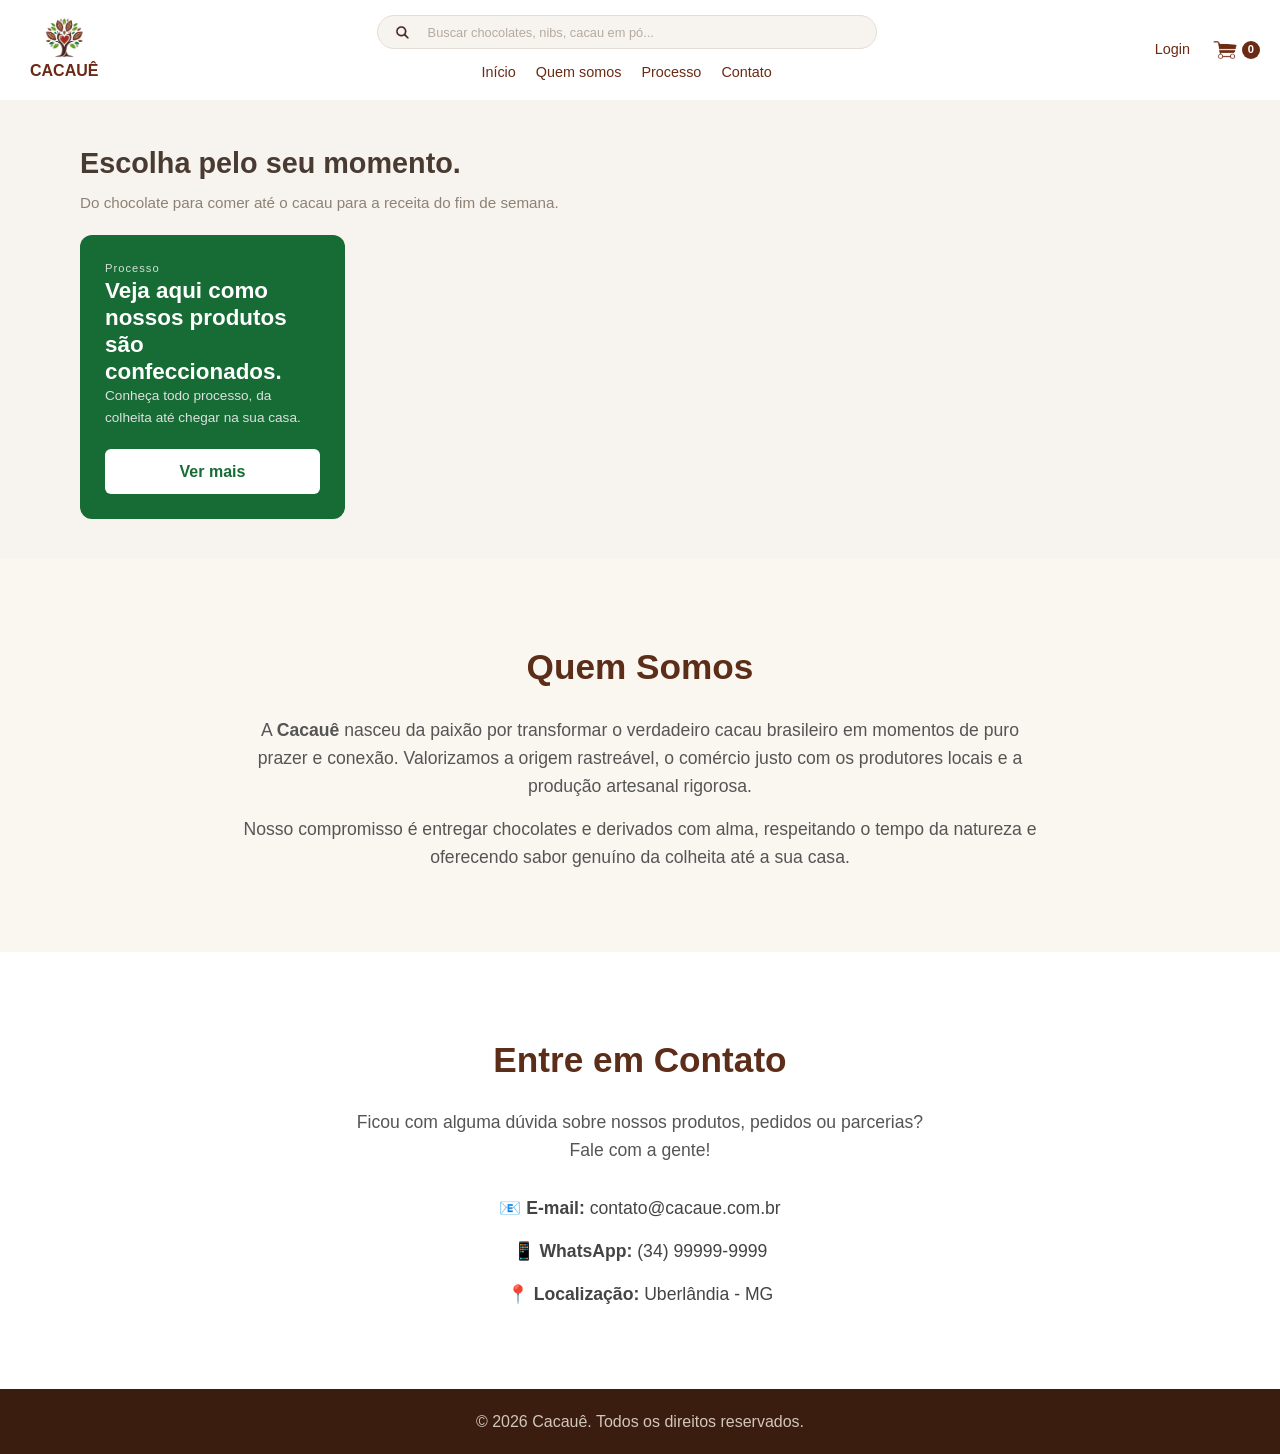
==== index.html @ 32b8a58c "Primeiro commit do site Cacaue" ====
<!doctype html>
<html lang="pt-BR">
  <head>
    <meta charset="UTF-8" />
    <meta name="viewport" content="width=device-width, initial-scale=1.0" />
    <title>Cacauê pra você</title>
    <link rel="stylesheet" href="styles.css" />
  </head>
  <body>
    <header>
      <div class="logo-cacaue">
        <img
          class="img-logo-cacaue"
          src="./imagens/logo_Cacaue_arvore.png"
          alt="Logo da Cacauê"
        />
        <h1 class="nome-logo-cacaue">CACAUÊ</h1>
      </div>

      <div class="header-centro">
        <div class="pesquisa-container">
          <img
            src="./imagens/Buscar.png"
            alt="Ícone de busca"
            class="pesquisa-icone"
          />
          <input
            type="text"
            placeholder="Buscar chocolates, nibs, cacau em pó..."
            class="pesquisa-input"
            id="campo-pesquisa"
          />
        </div>

        <nav class="menu-navegacao">
          <ul>
            <li><a href="index.html">Início</a></li>
            <li><a href="#quem-somos">Quem somos</a></li>
            <li><a href="processo.html">Processo</a></li>
            <li><a href="#contato">Contato</a></li>
          </ul>
        </nav>
      </div>

      <div class="header-direita">
        <a class="login-link" href="login.html">Login</a>
        <a href="carrinho.html" class="carrinho-link">
          <img
            class="img-carrinho"
            src="./imagens/carrinho.png"
            alt="Carrinho de Compras"
          />
          <span id="carrinho-contador" class="carrinho-contador-estilo">0</span>
        </a>
      </div>
    </header>

    <main>
      <section class="secao-produtos">
        <div class="produtos-header">
          <h2>Escolha pelo seu momento.</h2>
          <p>
            Do chocolate para comer até o cacau para a receita do fim de semana.
          </p>

          <div class="produtos-grid">
            <div class="card-destaque-vertical">
              <span class="sub-destaque">Processo</span>
              <h3>Veja aqui como nossos produtos são confeccionados.</h3>
              <p>Conheça todo processo, da colheita até chegar na sua casa.</p>
              <a href="processo.html" class="btn-ver-mais">Ver mais</a>
            </div>
          </div>
        </div>
      </section>
      <!-- ================= SEÇÃO QUEM SOMOS ================= -->
      <section
        id="quem-somos"
        class="secao-quem-somos"
        style="
          padding: 80px 20px;
          background-color: #faf6f0;
          text-align: center;
        "
      >
        <div style="max-width: 800px; margin: 0 auto">
          <h2
            style="
              color: var(--cor-marrom-principal, #3b1d10);
              font-size: 2.2rem;
              margin-bottom: 20px;
            "
          >
            Quem Somos
          </h2>
          <p
            style="
              color: #555;
              font-size: 1.1rem;
              line-height: 1.6;
              margin-bottom: 15px;
            "
          >
            A <strong>Cacauê</strong> nasceu da paixão por transformar o
            verdadeiro cacau brasileiro em momentos de puro prazer e conexão.
            Valorizamos a origem rastreável, o comércio justo com os produtores
            locais e a produção artesanal rigorosa.
          </p>
          <p style="color: #555; font-size: 1.1rem; line-height: 1.6">
            Nosso compromisso é entregar chocolates e derivados com alma,
            respeitando o tempo da natureza e oferecendo sabor genuíno da
            colheita até a sua casa.
          </p>
        </div>
      </section>

      <!-- ================= SEÇÃO CONTATO ================= -->
      <section
        id="contato"
        class="secao-contato"
        style="
          padding: 80px 20px;
          background-color: #ffffff;
          text-align: center;
        "
      >
        <div style="max-width: 600px; margin: 0 auto">
          <h2
            style="
              color: var(--cor-marrom-principal, #3b1d10);
              font-size: 2.2rem;
              margin-bottom: 20px;
            "
          >
            Entre em Contato
          </h2>
          <p style="color: #555; font-size: 1.1rem; margin-bottom: 30px">
            Ficou com alguma dúvida sobre nossos produtos, pedidos ou parcerias?
            Fale com a gente!
          </p>
          <div
            style="
              display: flex;
              flex-direction: column;
              gap: 15px;
              font-size: 1.1rem;
              color: #444;
            "
          >
            <p>📧 <strong>E-mail:</strong> contato@cacaue.com.br</p>
            <p>📱 <strong>WhatsApp:</strong> (34) 99999-9999</p>
            <p>📍 <strong>Localização:</strong> Uberlândia - MG</p>
          </div>
        </div>
      </section>
    </main>

    <footer>
      <p>&copy; 2026 Cacauê. Todos os direitos reservados.</p>
    </footer>
    <script src="index.js"></script>
    <script src="carrinho.js"></script>
  </body>
</html>
---- styles.css ----
* {
  margin: 0;
  padding: 0;
  box-sizing: border-box;
  font-family: "Segoe UI", Tahoma, Geneva, Verdana, sans-serif;
}
html {
  height: 100%;
}
body {
  background-color: #fff;
  color: #333;
  line-height: 1.6;
  display: flex;
  flex-direction: column;
  height: 100%;
}

main {
  flex: 1;
}

header {
  display: flex;
  justify-content: space-between;
  align-items: center;
  padding: 15px 30px;
  background-color: #fff;
}

.header-centro {
  display: flex;
  flex-direction: column;
  align-items: center;
  flex: 1;
  max-width: 600px;
  margin: 0 20px;
}

.logo-cacaue {
  display: flex;
  flex-direction: column;
  align-items: center;
}

.img-logo-cacaue {
  width: 100%;
  height: auto;
  max-width: 45px;
}

.nome-logo-cacaue {
  color: #6b2a14;
  font-size: 1rem;
}

.pesquisa-container {
  display: flex;
  align-items: center;

  background-color: #f7f3ee;
  border: 1px solid #e6ded6;
  border-radius: 30px;
  padding: 8px 16px;
  width: 100%;
  max-width: 500px;
  box-sizing: border-box;
}

.pesquisa-input {
  border: none;
  background: transparent;
  outline: none;
  font-size: 0.8rem;
  color: #4a3b32;
  width: 300px;
}

.pesquisa-icone {
  width: 16px;
  height: 16px;
  margin-right: 18px;
  cursor: pointer;
}

.pesquisa-input::placeholder {
  color: #b5aaa0;
}

.menu-navegacao ul {
  display: flex;
  list-style: none;
  gap: 20px;
  margin-top: 10px;
}

.menu-navegacao a {
  text-decoration: none;
  color: #6b2a14;
  font-size: 0.9rem;
  font-weight: 500;
}

.menu-navegacao,
.login-link,
a:hover {
  color: #aa541e;
}

.header-direita {
  display: flex;
  align-items: center;
}

.img-carrinho {
  width: 50px;
  height: auto;
}

.carrinho-link {
  position: relative;
  display: inline-flex;
  align-items: center;
  text-decoration: none;
}

.carrinho-contador-estilo {
  position: absolute;
  right: -10px;
  background-color: #6b2a14;
  color: white;
  font-size: 0.7rem;
  font-weight: bold;
  width: 18px;
  height: 18px;
  border-radius: 50%;
  display: flex;
  align-items: center;
  justify-content: center;
}

.login-link {
  margin-right: 10px;
  text-decoration: none;
  color: #6b2a14;
  font-size: 0.9rem;
  font-weight: 500;
}

main {
  background-color: #f5ebdd;
}

.secao-produtos {
  padding: 40px 80px;
  background-color: #f7f3ee;
}

.produtos-header h2 {
  font-size: 1.8rem;
  color: #4a3b32;
  margin-bottom: 5px;
}

.produtos-header p {
  color: #8c8275;
  font-size: 0.95rem;
  margin-bottom: 20px;
}

/*
.filtros-container {
  display: flex;
  gap: 10px;
  margin-bottom: 30px;
}

.filtro-btn {
  background-color: #fff;
  border: 1px solid #e6ded6;
  padding: 8px 18px;
  border-radius: 20px;
  cursor: pointer;
  font-size: 0.9rem;
  color: #4a3b32;
  font-weight: 500;
}

.filtro-btn.ativo,
.filtro-btn:hover {
  background-color: #6b2a14;
  color: #fff;
  border-color: #6b2a14;
}/*

.categoria-titulo {
  margin-bottom: 20px;
}

.categoria-titulo h3 {
  font-size: 1.3rem;
  color: #4a3b32;
}

.categoria-titulo span {
  font-size: 0.85rem;
  color: #8c8275;
}

/* Grelha usando Grid (3 colunas de produtos + 1 coluna de destaque) */
.produtos-grid {
  display: grid;
  grid-template-columns: repeat(4, 1fr);
  gap: 20px;
}

/* Estilo do Card de Produto Individual */
.card-produto {
  background-color: #fff;
  border-radius: 12px;
  padding: 15px;
  border: 1px solid #e6ded6;
  display: flex;
  flex-direction: column;
  gap: 10px;
}

.img-produto {
  width: 100%;
  height: 180px;
  object-fit: cover;
  border-radius: 8px;
}

.tag-origem {
  font-size: 0.7rem;
  color: #2e6930;
  background-color: #e8f4e9;
  padding: 2px 8px;
  border-radius: 4px;
  width: fit-content;
}

.card-produto h4 {
  font-size: 1rem;
  color: #4a3b32;
}

.peso {
  font-size: 0.8rem;
  color: #8c8275;
}

.preco {
  font-size: 1rem;
  font-weight: bold;
  color: #4a3b32;
}

.btn-comprar {
  background-color: #6b2a14;
  color: #fff;
  border: none;
  padding: 10px;
  border-radius: 6px;
  cursor: pointer;
  font-weight: bold;
  font-size: 0.85rtem;
  transition: background 0.2s;
}

.btn-comprar:hover {
  background-color: #52200f;
}

.card-destaque-vertical {
  background-color: #176b35;
  color: #fff;
  border-radius: 12px;
  padding: 25px;
  display: flex;
  flex-direction: column;
  justify-content: space-between;
}

.sub-destaque {
  font-size: 0.7rem;
  letter-spacing: 1px;
  opacity: 0.8;
}

.card-destaque-vertical h3 {
  font-size: 1.4rem;
  line-height: 1.2;
}

.card-destaque-vertical p {
  font-size: 0.85rem;
  opacity: 0.9;
  color: #f0f0f0;
}

.btn-ver-mais {
  background-color: #fff;
  color: #176b35;
  border: none;
  padding: 10px;
  border-radius: 6px;
  font-weight: bold;
  cursor: pointer;
  text-align: center;
  text-decoration: none;
}

/*Carrinho*/

.destaque-carrinho {
  width: 100%;
  max-width: 680px;
  max-height: 90vh; /* Ocupa no máximo 90% da altura da tela */
  background-color: #f7f3ee;
  border-radius: 12px;
  box-shadow: 0 4px 24px rgba(0, 0, 0, 0.15);
  font-family: "Inter", sans-serif;
  display: flex;
  flex-direction: column;
  overflow: hidden;
  box-sizing: border-box;
  padding: 24px;
}

/* Cabeçalho do Carrinho */
.carrinho-cabecalho {
  display: flex;
  justify-content: space-between;
  margin-bottom: 5px;
}

.carrinho-cabecalho h2 {
  font-size: 1.2rem;
  font-weight: 700;
  color: #2b2b2b;
  margin: 0;
}
.link-voltar {
  text-decoration: none;
  color: #4b2e2b;
  font-size: 0.9rem;
  font-weight: 500;
}

.agradecimento-container {
  background-color: #ffffff;
  border-radius: 8px;
  padding: 8px;
  margin-bottom: 5px;
  text-align: center;
}

.agradecimento-texto {
  font-size: 0.8rem;
  color: #5c4033;
  font-weight: 500;
}

.barra-progresso-fundo {
  width: 100%;
  height: 6px;
  background-color: #ffffff;
  border-radius: 3px;
  overflow: hidden;
}

.barra-progresso-fill {
  height: 100%;
  background-color: #4b2e2b; /* Tom de marrom escuro do cacau */
  border-radius: 3px;
}

/* Lista de Itens */
.carrinho-lista-itens {
  display: flex;
  flex-direction: column;
  gap: 16px;
  max-height: 320px;
  overflow-y: auto;
  margin-bottom: 24px;
  padding-right: 4px;
}

/* Card Individual do Item no Carrinho */
.carrinho-item {
  display: flex;
  align-items: center;
  gap: 12px;
  padding-bottom: 16px;
  border-bottom: 1px solid #f0f0f0;
}

.carrinho-item-imagem {
  width: 64px;
  height: 64px;
  object-fit: cover;
  border-radius: 8px;
  background-color: #f9f9f9;
}

.carrinho-item-detalhes {
  flex: 1;
  display: flex;
  flex-direction: column;
  gap: 4px;
}

.carrinho-item-titulo {
  font-size: 14px;
  font-weight: 600;
  color: #2b2b2b;
  margin: 0;
}

.carrinho-item-peso {
  font-size: 12px;
  color: #888;
}

.carrinho-item-controles {
  display: flex;
  align-items: center;
  gap: 12px;
  margin-top: 6px;
}

/* Seletor de Quantidade (+ e -) */
.quantidade-controle {
  display: flex;
  align-items: center;
  border: 1px solid #ddd;
  border-radius: 6px;
  overflow: hidden;
  background-color: #fff;
}

.quantidade-controle button {
  background: none;
  border: none;
  padding: 4px 10px;
  cursor: pointer;
  font-size: 14px;
  color: #555;
}

.quantidade-controle button:hover {
  background-color: #f5f5f5;
}

.quantidade-valor {
  font-size: 13px;
  font-weight: 600;
  padding: 0 4px;
  min-width: 16px;
  text-align: center;
}

.botao-remover {
  background: none;
  border: none;
  font-size: 12px;
  color: #999;
  cursor: pointer;
  padding: 0;
}

.botao-remover:hover {
  color: #d9534f;
  text-decoration: underline;
}

.carrinho-item-preco {
  font-size: 14px;
  font-weight: 700;
  color: #2b2b2b;
  white-space: nowrap;
}

/* Rodapé / Totais */
.carrinho-rodape {
  display: flex;
  flex-direction: column;
  gap: 12px;
  border-top: 1px solid #eee;
  padding-top: 16px;
}

.linha-total {
  display: flex;
  justify-content: space-between;
  font-size: 14px;
  color: #666;
}

.entrega-info {
  font-size: 13px;
}

.total-geral {
  font-size: 18px;
  font-weight: 700;
  color: #2b2b2b;
  margin-top: 4px;
}

.total-geral span:last-child {
  color: #4b2e2b; /* Destaque no preço total */
}

/* Botões de Ação */
.botao-checkout {
  width: 100%;
  background-color: #4b2e2b; /* Marrom escuro da marca */
  color: #ffffff;
  border: none;
  border-radius: 8px;
  padding: 14px;
  font-size: 15px;
  font-weight: 600;
  cursor: pointer;
  transition: background-color 0.2s;
  margin-top: 8px;
}

.botao-checkout:hover {
  background-color: #38211f;
}

.botao-continuar {
  width: 100%;
  background-color: transparent;
  color: #4b2e2b;
  border: 1px solid #4b2e2b;
  border-radius: 8px;
  padding: 12px;
  font-size: 14px;
  font-weight: 600;
  cursor: pointer;
  transition: background-color 0.2s;
}

.botao-continuar:hover {
  background-color: #f7f3ee;
}

/* Informações de Segurança */
.seguranca-info {
  text-align: center;
  margin-top: 8px;
  color: #666;
}

.seguranca-info small {
  font-size: 12px;
}

/*login*/
.login-container {
  width: 450px;
  max-width: 500px;
  margin: 40px auto;
  padding: 40px;
  background-color: #f7f3ee;
  border-radius: 12px;
  box-shadow: 0 4px 24px rgba(0, 0, 0, 0.15);
}

#login-form {
  display: flex;
  flex-direction: column;
  gap: 16px;
}

#login-form input {
  padding: 10px;
  border: none;
  border-radius: 6px;
  font-size: 0.8rem;
}

.botao-login {
  background-color: #6b2a14;
  color: #fff;
  border: none;
  padding: 12px;
  border-radius: 6px;
  cursor: pointer;
  font-weight: bold;
  font-size: 0.85rem;
  transition: background 0.2s;
}

.cadastre-se {
  text-align: center;
  font-size: 0.8rem;
  color: #4a3b32;
  text-decoration: none;
}

:root {
  --cor-fundo-site: #fcfbfa; /* Bege claro suave */
  --cor-fundo-cartao: #ffffff;
  --cor-marrom-principal: #5c2d18; /* Marrom chocolate forte */
  --cor-verde-destaque: #1b5e20; /* Verde elegante do site */
  --cor-texto-principal: #333333;
  --cor-borda-sutil: #e2ded9;
}

* {
  margin: 0;
  padding: 0;
  box-sizing: border-box;
  font-family: "Segoe UI", Tahoma, Geneva, Verdana, sans-serif;
}

body {
  background-color: var(--cor-fundo-site);
  color: var(--cor-texto-principal);
  padding-bottom: 50px;
}

/* Cabeçalho */
.cabecalho-administrativo {
  display: flex;
  justify-content: space-between;
  align-items: center;
  padding: 15px 40px;
  background-color: var(--cor-fundo-cartao);
  border-bottom: 1px solid var(--cor-borda-sutil);
  box-shadow: 0 2px 4px rgba(0, 0, 0, 0.02);
}

.bloco-logotipo {
  display: flex;
  align-items: center;
  gap: 10px;
}

.imagem-logo-arvore {
  width: 45px;
  height: auto;
}

.titulo-logotipo {
  font-size: 1.5rem;
  color: var(--cor-marrom-principal);
  letter-spacing: 1px;
}

.etiqueta-painel {
  background-color: var(--cor-marrom-principal);
  color: #fff;
  padding: 6px 14px;
  border-radius: 20px;
  font-size: 0.85rem;
  text-decoration: none;
}

/* Estrutura Principal */
.conteudo-principal {
  max-width: 1100px;
  margin: 30px auto;
  padding: 0 20px;
}

.secao-boas-vindas h2 {
  color: var(--cor-marrom-principal);
  font-size: 1.8rem;
  margin-bottom: 20px;
}

/* Menu de Ações (Grid de Cards) */
.menu-acoes-rapidas {
  display: grid;
  grid-template-columns: repeat(auto-fit, minmax(280px, 1fr));
  gap: 20px;
  margin-bottom: 40px;
}

.cartao-menu {
  background-color: var(--cor-fundo-cartao);
  padding: 20px;
  border-radius: 10px;
  border: 1px solid var(--cor-borda-sutil);
  box-shadow: 0 2px 6px rgba(0, 0, 0, 0.04);
}

.cartao-menu h3 {
  color: var(--cor-marrom-principal);
  margin-bottom: 15px;
  font-size: 1.2rem;
  border-bottom: 2px solid var(--cor-fundo-site);
  padding-bottom: 8px;
}

.lista-opcoes-menu {
  list-style: none;
  display: flex;
  gap: 10px;
  flex-wrap: wrap;
}

.botao-acao-menu {
  display: inline-block;
  text-decoration: none;
  background-color: var(--cor-fundo-site);
  color: var(--cor-marrom-principal);
  padding: 8px 14px;
  border-radius: 6px;
  font-size: 0.9rem;
  border: 1px solid var(--cor-borda-sutil);
  transition: all 0.2s ease;
}

.botao-acao-menu:hover {
  background-color: var(--cor-marrom-principal);
  color: #fff;
  border-color: var(--cor-marrom-principal);
}

/* Formulário em Grade (Grid) */
.secao-formulario,
.secao-tabela {
  background-color: var(--cor-fundo-cartao);
  padding: 25px;
  border-radius: 10px;
  border: 1px solid var(--cor-borda-sutil);
  margin-bottom: 30px;
  box-shadow: 0 2px 6px rgba(0, 0, 0, 0.04);
}

.secao-formulario h3,
.secao-tabela h3 {
  color: var(--cor-marrom-principal);
  margin-bottom: 20px;
  font-size: 1.3rem;
}

.formulario-em-grade {
  display: grid;
  grid-template-columns: repeat(auto-fit, minmax(220px, 1fr));
  gap: 20px;
}

.grupo-campo-formulario {
  display: flex;
  flex-direction: column;
  gap: 6px;
}

.grupo-campo-formulario label {
  font-size: 0.9rem;
  font-weight: 600;
  color: var(--cor-texto-principal);
}

.grupo-campo-formulario input {
  padding: 10px;
  border: 1px solid var(--cor-borda-sutil);
  border-radius: 6px;
  font-size: 0.95rem;
  outline: none;
  background-color: var(--cor-fundo-site);
  transition: border-color 0.2s;
}

.grupo-campo-formulario.largura {
  grid-column: 1 / -1;
}

grupo-campo-formulario input[type="file"] {
  background-color: var(--cor-fundo-site);
  padding: 8px;
  border: 1px dashed var(--cor-marrom-principal);
  border-radius: 6px;
  cursor: pointer;
  color: var(--cor-texto-principal);
}

/* Estiliza o botão interno "Escolher arquivo" nos navegadores compatíveis */
.grupo-campo-formulario input[type="file"]::file-selector-button {
  background-color: var(--cor-marrom-principal);
  color: #fff;
  border: none;
  padding: 8px 14px;
  border-radius: 4px;
  cursor: pointer;
  margin-right: 12px;
  font-weight: 600;
  transition: background-color 0.2s;
}

.grupo-campo-formulario input[type="file"]::file-selector-button:hover {
  background-color: #432011; /* Tom mais escuro de marrom */
}

.grupo-campo-formulario input:focus {
  border-color: var(--cor-marrom-principal);
}

.rodape-formulario {
  grid-column: 1 / -1;
  display: flex;
  justify-content: flex-end;
}

.botao-salvar-registro {
  background-color: var(--cor-verde-destaque);
  color: #fff;
  border: none;
  padding: 10px 24px;
  border-radius: 6px;
  font-size: 1rem;
  font-weight: 600;
  cursor: pointer;
  transition: background-color 0.2s;
}

.botao-salvar-registro:hover {
  background-color: #144517;
}

/* Tabela de Listagem */
.container-tabela-responsiva {
  overflow-x: auto;
}

.tabela-administrativa {
  width: 100%;
  border-collapse: collapse;
  text-align: left;
}

.tabela-administrativa th,
.tabela-administrativa td {
  padding: 12px 15px;
  border-bottom: 1px solid var(--cor-borda-sutil);
}

.tabela-administrativa th {
  background-color: var(--cor-fundo-site);
  color: var(--cor-marrom-principal);
  font-weight: 600;
}

.tabela-administrativa tr:hover {
  background-color: #faf8f5;
}

/* Estilo para a imagem miniatura na tabela */
.miniatura-tabela {
  width: 45px;
  height: 45px;
  object-fit: cover;
  border-radius: 6px;
  border: 1px solid var(--cor-borda-sutil);
}

.botao-tabela-editar,
.botao-tabela-excluir {
  padding: 6px 12px;
  border-radius: 4px;
  border: none;
  cursor: pointer;
  font-size: 0.85rem;
  margin-right: 5px;
}

.botao-tabela-editar {
  background-color: #e0a96d;
  color: #fff;
}

.botao-tabela-editar:hover {
  background-color: #c99359;
}

.botao-tabela-excluir {
  background-color: #d32f2f;
  color: #fff;
}

.botao-tabela-excluir:hover {
  background-color: #b71c1c;
}

/*Página de Processo*/
/* Estilos da Página de Processo */
.conteudo-principal-processo {
  max-width: 900px;
  margin: 40px auto;
  padding: 0 20px;
  font-family: inherit;
}

.secao-cabecalho-processo {
  text-align: center;
  margin-bottom: 50px;
}

.secao-cabecalho-processo h2 {
  font-size: 2.2rem;
  color: var(--cor-marrom-principal, #3b1d10);
  margin-bottom: 12px;
}

.secao-cabecalho-processo p {
  color: #666;
  font-size: 1.1rem;
}

/* Linha do Tempo */
.timeline-processo {
  position: relative;
  padding-left: 40px;
  border-left: 3px solid var(--cor-marrom-principal, #3b1d10);
}

.passo-processo {
  position: relative;
  margin-bottom: 40px;
}

.numero-passo {
  position: absolute;
  left: -58px;
  top: 0;
  width: 36px;
  height: 36px;
  background-color: var(--cor-marrom-principal, #3b1d10);
  color: #fff;
  border-radius: 50%;
  display: flex;
  align-items: center;
  justify-content: center;
  font-weight: bold;
  font-size: 0.9rem;
  box-shadow: 0 2px 5px rgba(0, 0, 0, 0.2);
}

.conteudo-passo {
  background-color: #fff;
  padding: 24px;
  border-radius: 8px;
  box-shadow: 0 4px 12px rgba(59, 29, 16, 0.05);
  border: 1px solid var(--cor-borda-sutil, #eae5df);
}

.conteudo-passo h3 {
  color: var(--cor-marrom-principal, #3b1d10);
  margin-bottom: 8px;
  font-size: 1.3rem;
}

.conteudo-passo p {
  color: #4a4a4a;
  line-height: 1.6;
}

/*Rodapé*/

footer {
  background-color: #3b1d10; /* Cor marrom principal da Cacauê */
  color: #d1c5bc; /* Cor do texto em tom bege claro */
  text-align: center; /* Centraliza o texto */
  padding: 20px; /* Espaçamento interno */
  width: 100%;
  box-sizing: border-box;
  margin-top: auto; /* Mantém grudado no fim da página */
}

/* ================= MEDIA QUERIES (RESPONSIVIDADE) ================= */

/* Tablets e Ecrãs Médios (até 1024px) */
@media (max-width: 1024px) {
  .produtos-grid {
    grid-template-columns: repeat(2, 1fr); /* Muda de 4 para 2 colunas */
  }

  .secao-produtos {
    padding: 30px 40px;
  }
}

/* Telemóveis e Ecrãs Pequenos (até 768px) */
@media (max-width: 768px) {
  /* 1. Ajuste do Cabeçalho */
  header {
    flex-direction: column;
    gap: 15px;
    padding: 15px;
  }

  .header-centro {
    width: 100%;
    margin: 0;
  }

  .pesquisa-container {
    width: 100%;
  }

  .pesquisa-input {
    width: 100%;
  }

  .menu-navegacao ul {
    gap: 12px;
    flex-wrap: wrap;
    justify-content: center;
  }

  .header-direita {
    width: 100%;
    justify-content: center;
    gap: 20px;
  }

  /* 2. Grelha de Produtos em 1 Coluna */
  .produtos-grid {
    grid-template-columns: 1fr; /* 1 card por linha no telemóvel */
  }

  .secao-produtos {
    padding: 20px 15px;
  }

  /* 3. Ajustes de Formulários e Carrinho */
  .login-container {
    width: 90%;
    padding: 20px;
  }

  .destaque-carrinho {
    width: 95%;
    padding: 15px;
  }

  /* 4. Linha do Tempo (Processo) */
  .timeline-processo {
    padding-left: 25px;
  }

  .numero-passo {
    left: -42px;
    width: 30px;
    height: 30px;
    font-size: 0.8rem;
  }
}
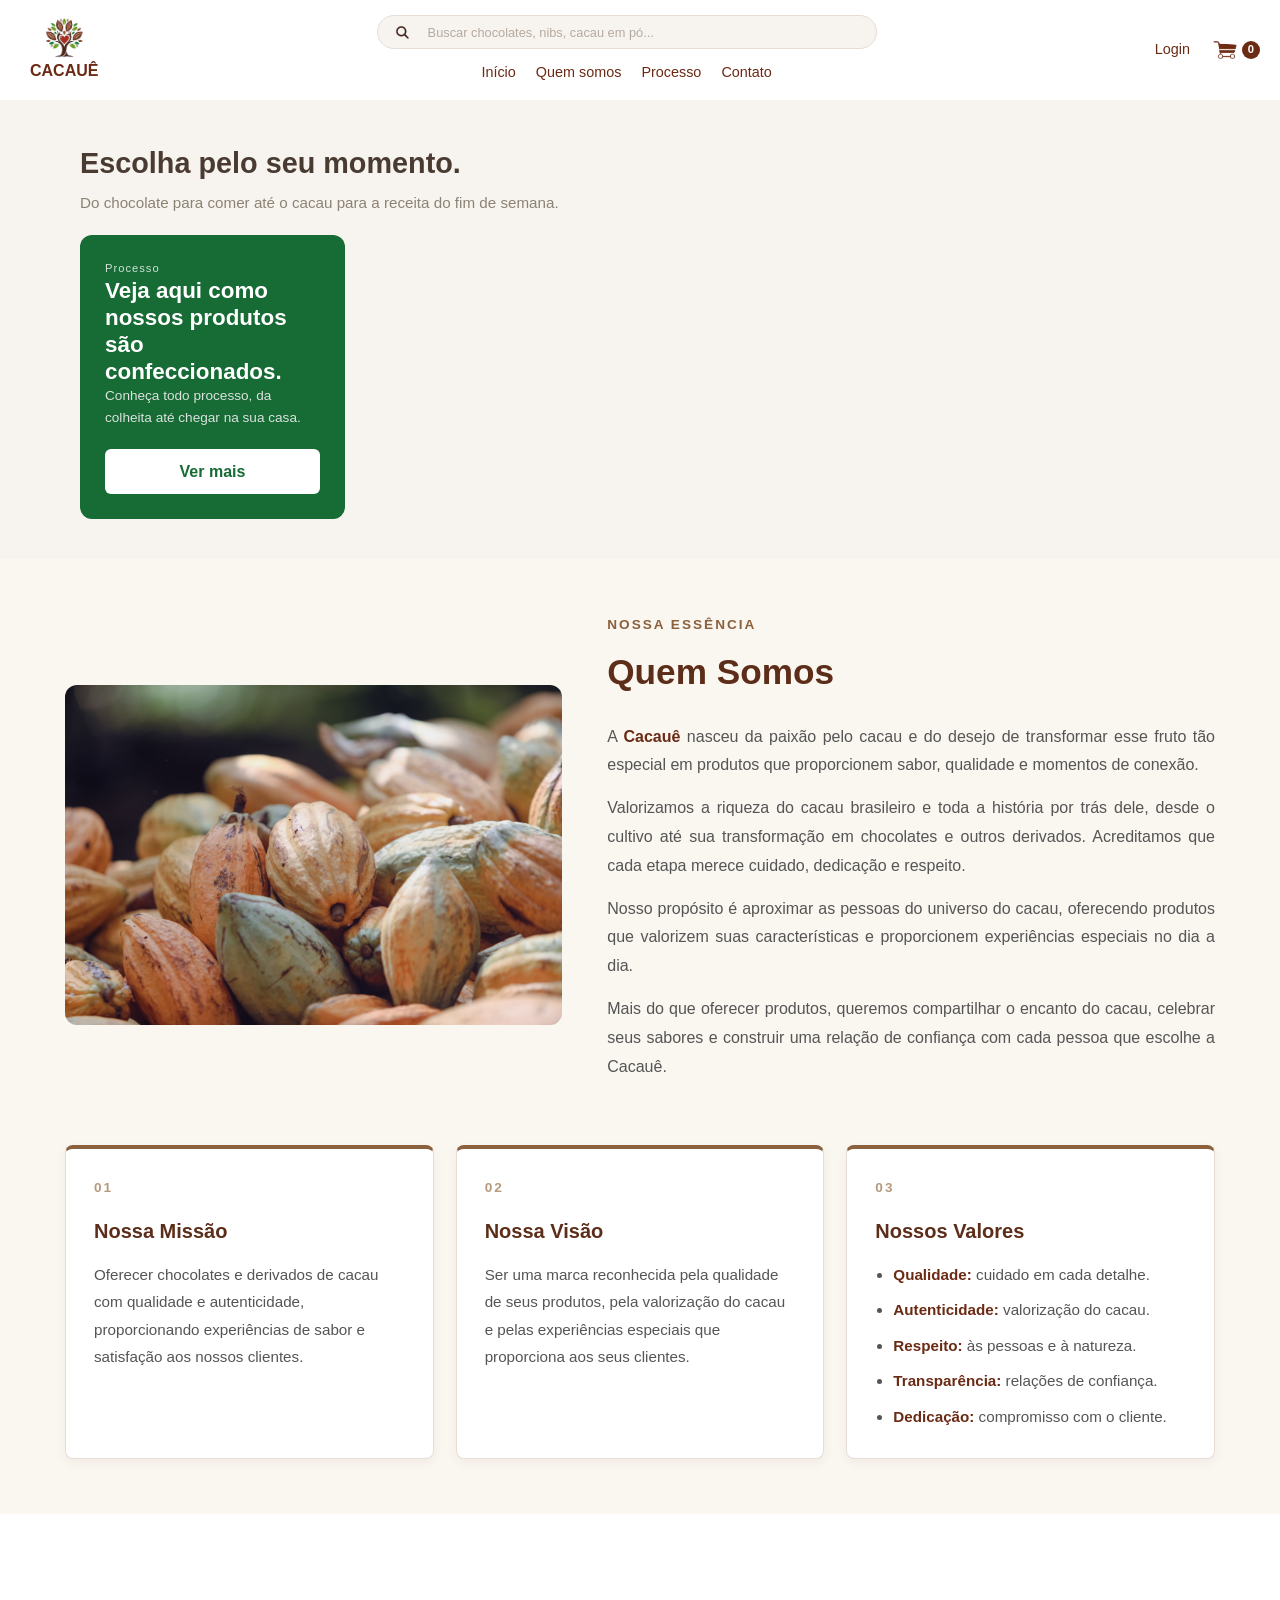
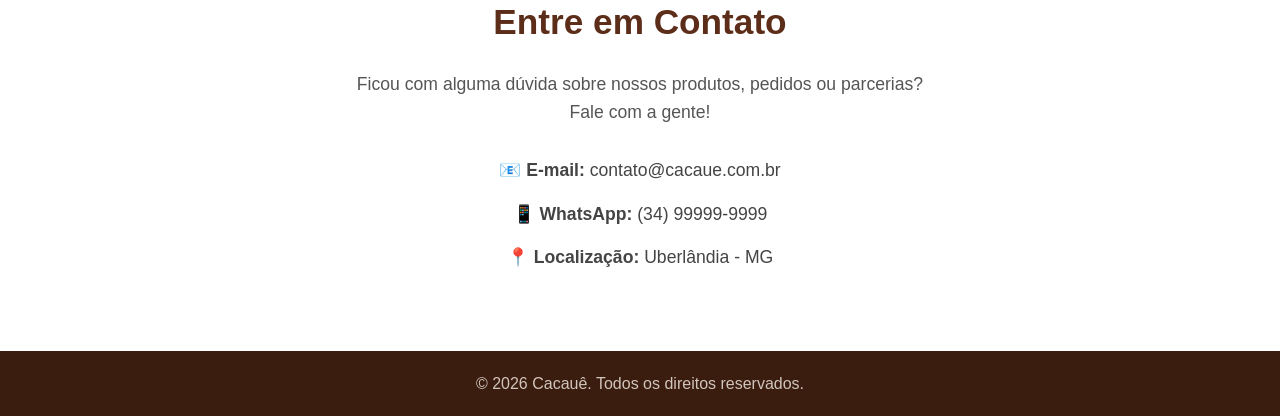
==== commit 439bf33b: "Alterado - Quem somos, html e css. Acrescentado imagem Cacau_Quemsomos.jpg." ====
--- a/index.html
+++ b/index.html
@@ -73,46 +73,88 @@
           </div>
         </div>
       </section>
-      <!-- ================= SEÇÃO QUEM SOMOS ================= -->
-      <section
-        id="quem-somos"
-        class="secao-quem-somos"
-        style="
-          padding: 80px 20px;
-          background-color: #faf6f0;
-          text-align: center;
-        "
-      >
-        <div style="max-width: 800px; margin: 0 auto">
-          <h2
-            style="
-              color: var(--cor-marrom-principal, #3b1d10);
-              font-size: 2.2rem;
-              margin-bottom: 20px;
-            "
-          >
-            Quem Somos
-          </h2>
-          <p
-            style="
-              color: #555;
-              font-size: 1.1rem;
-              line-height: 1.6;
-              margin-bottom: 15px;
-            "
-          >
-            A <strong>Cacauê</strong> nasceu da paixão por transformar o
-            verdadeiro cacau brasileiro em momentos de puro prazer e conexão.
-            Valorizamos a origem rastreável, o comércio justo com os produtores
-            locais e a produção artesanal rigorosa.
-          </p>
-          <p style="color: #555; font-size: 1.1rem; line-height: 1.6">
-            Nosso compromisso é entregar chocolates e derivados com alma,
-            respeitando o tempo da natureza e oferecendo sabor genuíno da
-            colheita até a sua casa.
-          </p>
-        </div>
-      </section>
+      
+     
+<!-- ================= SEÇÃO QUEM SOMOS ================= -->
+<section id="quem-somos" class="secao-quem-somos">
+  <div class="quem-somos-container">
+
+    <div class="quem-somos-apresentacao">
+      <img
+        src="./imagens/Cacau_Quemsomos.jpg"
+        alt="Logo da Cacauê"
+        class="imagem-quem-somos"
+      />
+
+      <div class="quem-somos-texto">
+        <span class="subtitulo-quem-somos">Nossa essência</span>
+        <h2>Quem Somos</h2>
+
+        <p>
+          A <strong>Cacauê</strong> nasceu da paixão pelo cacau e do desejo
+          de transformar esse fruto tão especial em produtos que proporcionem
+          sabor, qualidade e momentos de conexão.
+        </p>
+
+        <p>
+          Valorizamos a riqueza do cacau brasileiro e toda a história por
+          trás dele, desde o cultivo até sua transformação em chocolates
+          e outros derivados. Acreditamos que cada etapa merece cuidado,
+          dedicação e respeito.
+        </p>
+
+        <p>
+          Nosso propósito é aproximar as pessoas do universo do cacau,
+          oferecendo produtos que valorizem suas características e
+          proporcionem experiências especiais no dia a dia.
+        </p>
+
+        <p>
+          Mais do que oferecer produtos, queremos compartilhar o encanto
+          do cacau, celebrar seus sabores e construir uma relação de
+          confiança com cada pessoa que escolhe a Cacauê.
+        </p>
+      </div>
+    </div>
+
+    <div class="institucional-cacaue">
+
+      <article class="bloco-institucional">
+        <span class="institucional-numero">01</span>
+        <h3>Nossa Missão</h3>
+        <p>
+          Oferecer chocolates e derivados de cacau com qualidade e
+          autenticidade, proporcionando experiências de sabor e
+          satisfação aos nossos clientes.
+        </p>
+      </article>
+
+      <article class="bloco-institucional">
+        <span class="institucional-numero">02</span>
+        <h3>Nossa Visão</h3>
+        <p>
+          Ser uma marca reconhecida pela qualidade de seus produtos,
+          pela valorização do cacau e pelas experiências especiais
+          que proporciona aos seus clientes.
+        </p>
+      </article>
+
+      <article class="bloco-institucional">
+        <span class="institucional-numero">03</span>
+        <h3>Nossos Valores</h3>
+        <ul>
+          <li><strong>Qualidade:</strong> cuidado em cada detalhe.</li>
+          <li><strong>Autenticidade:</strong> valorização do cacau.</li>
+          <li><strong>Respeito:</strong> às pessoas e à natureza.</li>
+          <li><strong>Transparência:</strong> relações de confiança.</li>
+          <li><strong>Dedicação:</strong> compromisso com o cliente.</li>
+        </ul>
+      </article>
+
+    </div>
+  </div>
+</section>
+
 
       <!-- ================= SEÇÃO CONTATO ================= -->
       <section
--- a/styles.css
+++ b/styles.css
@@ -1055,3 +1055,162 @@
     font-size: 0.8rem;
   }
 }
+
+/* ================= SEÇÃO QUEM SOMOS ================= */
+
+.secao-quem-somos {
+  padding: 55px 5%;
+  background-color: #faf6f0;
+  text-align: left;
+}
+
+.quem-somos-container {
+  max-width: 1150px;
+  margin: 0 auto;
+}
+
+/* Apresentação da marca */
+
+.quem-somos-apresentacao {
+  display: grid;
+  grid-template-columns: 0.9fr 1.1fr;
+  align-items: center;
+  gap: 45px;
+  margin-bottom: 50px;
+}
+
+.imagem-quem-somos {
+  display: block;
+  width: 100%;
+  height: 340px;
+  object-fit: cover;
+  object-position: center;
+  border-radius: 12px;
+}
+
+.quem-somos-texto {
+  max-width: none;
+  margin: 0;
+}
+
+.subtitulo-quem-somos {
+  display: block;
+  margin-bottom: 8px;
+  color: #8a603d;
+  font-size: 0.85rem;
+  font-weight: 700;
+  letter-spacing: 2px;
+  text-transform: uppercase;
+}
+
+.quem-somos-texto h2 {
+  margin: 0 0 22px;
+  color: var(--cor-marrom-principal, #5c2d18);
+  font-size: 2.2rem;
+  text-align: left;
+}
+
+.quem-somos-texto p {
+  margin: 0 0 14px;
+  color: #555;
+  font-size: 1rem;
+  line-height: 1.8;
+  text-align: justify;
+}
+
+.quem-somos-texto strong {
+  color: #6b2a14;
+}
+
+/* Missão, visão e valores */
+
+.institucional-cacaue {
+  display: grid;
+  grid-template-columns: repeat(3, minmax(0, 1fr));
+  gap: 22px;
+}
+
+.bloco-institucional {
+  padding: 28px;
+  background-color: #fff;
+  border: 1px solid #e6ded6;
+  border-top: 4px solid #8a603d;
+  border-radius: 8px;
+  box-shadow: 0 4px 12px rgba(59, 29, 16, 0.05);
+}
+
+.institucional-numero {
+  display: block;
+  margin-bottom: 16px;
+  color: #b69a7e;
+  font-size: 0.85rem;
+  font-weight: 700;
+  letter-spacing: 2px;
+}
+
+.bloco-institucional h3 {
+  margin: 0 0 14px;
+  color: var(--cor-marrom-principal, #5c2d18);
+  font-size: 1.25rem;
+  text-align: left;
+}
+
+.bloco-institucional p,
+.bloco-institucional li {
+  color: #555;
+  font-size: 0.95rem;
+  line-height: 1.8;
+}
+
+.bloco-institucional p {
+  margin: 0;
+  text-align: left;
+}
+
+.bloco-institucional ul {
+  padding-left: 18px;
+  margin: 0;
+}
+
+.bloco-institucional li {
+  margin-bottom: 8px;
+}
+
+.bloco-institucional li:last-child {
+  margin-bottom: 0;
+}
+
+.bloco-institucional li strong {
+  color: #6b2a14;
+}
+
+/* Responsividade */
+
+@media (max-width: 768px) {
+  .secao-quem-somos {
+    padding: 35px 20px;
+  }
+
+  .quem-somos-apresentacao {
+    grid-template-columns: 1fr;
+    gap: 25px;
+    margin-bottom: 35px;
+  }
+
+  .imagem-quem-somos {
+    height: 260px;
+  }
+
+  .quem-somos-texto h2 {
+    font-size: 1.9rem;
+  }
+
+  .institucional-cacaue {
+    grid-template-columns: 1fr;
+    gap: 16px;
+  }
+
+  .bloco-institucional {
+    padding: 24px;
+  }
+}
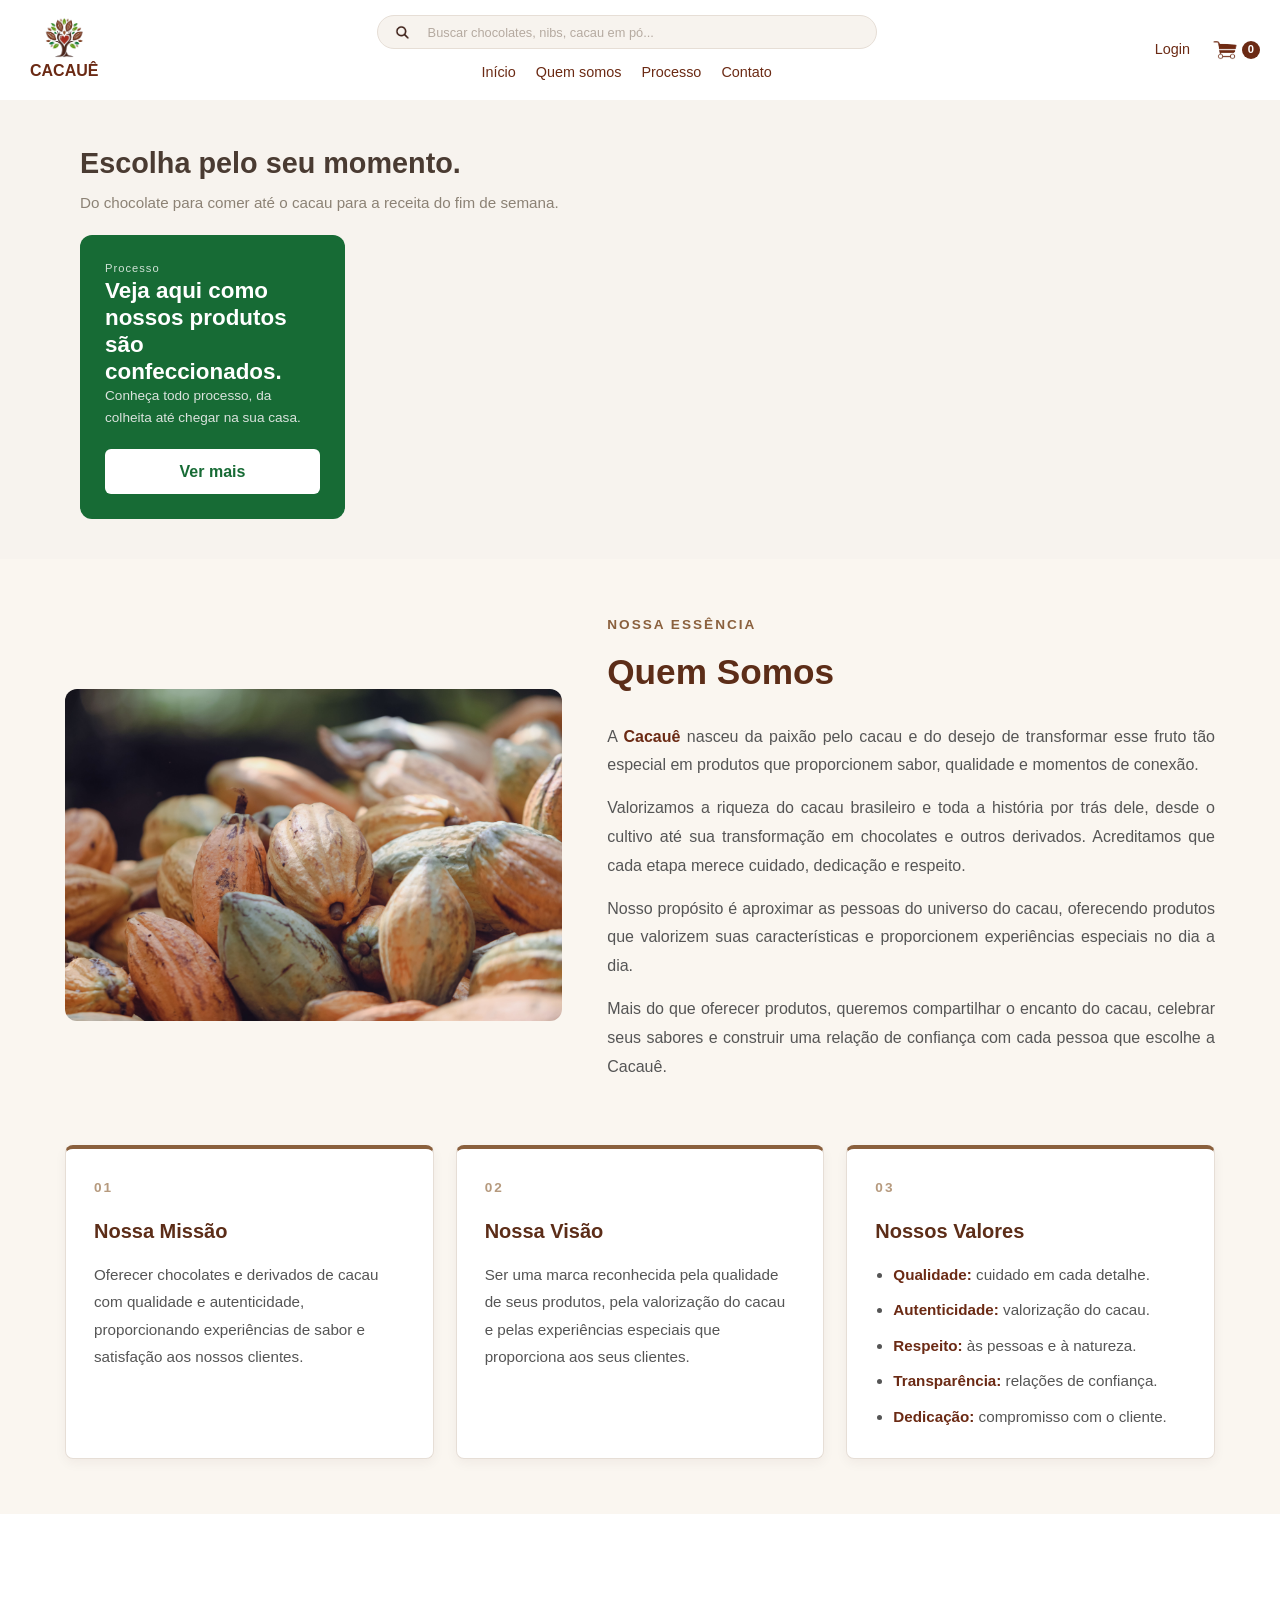
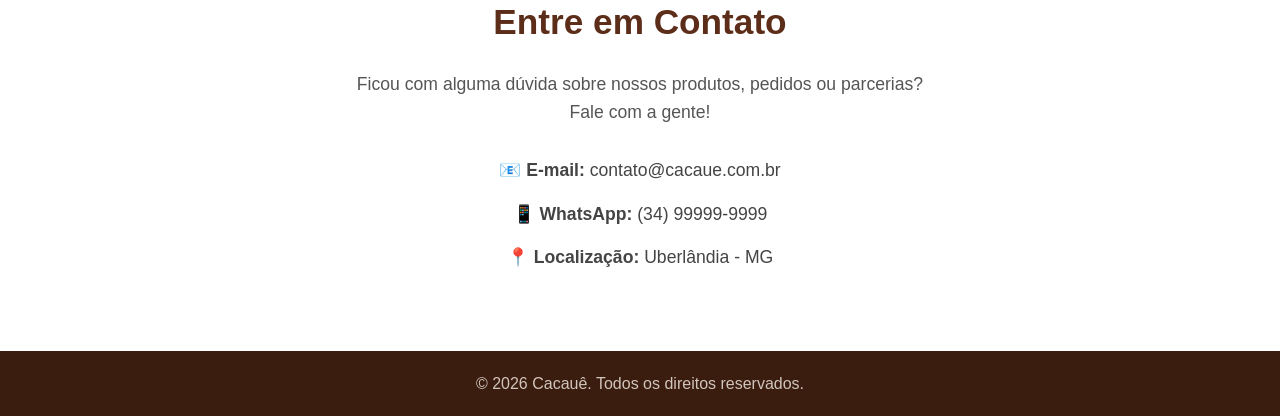
==== commit 71b032fe: "fix[frontend]:inclusão do campo data e icone da aba da página." ====
--- a/index.html
+++ b/index.html
@@ -1,9 +1,10 @@
-<!doctype html>
+<!DOCTYPE html>
 <html lang="pt-BR">
   <head>
     <meta charset="UTF-8" />
     <meta name="viewport" content="width=device-width, initial-scale=1.0" />
     <title>Cacauê pra você</title>
+    <link rel="icon" href="./imagens/logo_Cacaue_arvore.png" />
     <link rel="stylesheet" href="styles.css" />
   </head>
   <body>
@@ -73,88 +74,83 @@
           </div>
         </div>
       </section>
-      
-     
-<!-- ================= SEÇÃO QUEM SOMOS ================= -->
-<section id="quem-somos" class="secao-quem-somos">
-  <div class="quem-somos-container">
-
-    <div class="quem-somos-apresentacao">
-      <img
-        src="./imagens/Cacau_Quemsomos.jpg"
-        alt="Logo da Cacauê"
-        class="imagem-quem-somos"
-      />
-
-      <div class="quem-somos-texto">
-        <span class="subtitulo-quem-somos">Nossa essência</span>
-        <h2>Quem Somos</h2>
-
-        <p>
-          A <strong>Cacauê</strong> nasceu da paixão pelo cacau e do desejo
-          de transformar esse fruto tão especial em produtos que proporcionem
-          sabor, qualidade e momentos de conexão.
-        </p>
-
-        <p>
-          Valorizamos a riqueza do cacau brasileiro e toda a história por
-          trás dele, desde o cultivo até sua transformação em chocolates
-          e outros derivados. Acreditamos que cada etapa merece cuidado,
-          dedicação e respeito.
-        </p>
-
-        <p>
-          Nosso propósito é aproximar as pessoas do universo do cacau,
-          oferecendo produtos que valorizem suas características e
-          proporcionem experiências especiais no dia a dia.
-        </p>
-
-        <p>
-          Mais do que oferecer produtos, queremos compartilhar o encanto
-          do cacau, celebrar seus sabores e construir uma relação de
-          confiança com cada pessoa que escolhe a Cacauê.
-        </p>
-      </div>
-    </div>
-
-    <div class="institucional-cacaue">
-
-      <article class="bloco-institucional">
-        <span class="institucional-numero">01</span>
-        <h3>Nossa Missão</h3>
-        <p>
-          Oferecer chocolates e derivados de cacau com qualidade e
-          autenticidade, proporcionando experiências de sabor e
-          satisfação aos nossos clientes.
-        </p>
-      </article>
-
-      <article class="bloco-institucional">
-        <span class="institucional-numero">02</span>
-        <h3>Nossa Visão</h3>
-        <p>
-          Ser uma marca reconhecida pela qualidade de seus produtos,
-          pela valorização do cacau e pelas experiências especiais
-          que proporciona aos seus clientes.
-        </p>
-      </article>
-
-      <article class="bloco-institucional">
-        <span class="institucional-numero">03</span>
-        <h3>Nossos Valores</h3>
-        <ul>
-          <li><strong>Qualidade:</strong> cuidado em cada detalhe.</li>
-          <li><strong>Autenticidade:</strong> valorização do cacau.</li>
-          <li><strong>Respeito:</strong> às pessoas e à natureza.</li>
-          <li><strong>Transparência:</strong> relações de confiança.</li>
-          <li><strong>Dedicação:</strong> compromisso com o cliente.</li>
-        </ul>
-      </article>
-
-    </div>
-  </div>
-</section>
-
+
+      <!-- ================= SEÇÃO QUEM SOMOS ================= -->
+      <section id="quem-somos" class="secao-quem-somos">
+        <div class="quem-somos-container">
+          <div class="quem-somos-apresentacao">
+            <img
+              src="./imagens/Cacau_Quemsomos.jpg"
+              alt="Logo da Cacauê"
+              class="imagem-quem-somos"
+            />
+
+            <div class="quem-somos-texto">
+              <span class="subtitulo-quem-somos">Nossa essência</span>
+              <h2>Quem Somos</h2>
+
+              <p>
+                A <strong>Cacauê</strong> nasceu da paixão pelo cacau e do
+                desejo de transformar esse fruto tão especial em produtos que
+                proporcionem sabor, qualidade e momentos de conexão.
+              </p>
+
+              <p>
+                Valorizamos a riqueza do cacau brasileiro e toda a história por
+                trás dele, desde o cultivo até sua transformação em chocolates e
+                outros derivados. Acreditamos que cada etapa merece cuidado,
+                dedicação e respeito.
+              </p>
+
+              <p>
+                Nosso propósito é aproximar as pessoas do universo do cacau,
+                oferecendo produtos que valorizem suas características e
+                proporcionem experiências especiais no dia a dia.
+              </p>
+
+              <p>
+                Mais do que oferecer produtos, queremos compartilhar o encanto
+                do cacau, celebrar seus sabores e construir uma relação de
+                confiança com cada pessoa que escolhe a Cacauê.
+              </p>
+            </div>
+          </div>
+
+          <div class="institucional-cacaue">
+            <article class="bloco-institucional">
+              <span class="institucional-numero">01</span>
+              <h3>Nossa Missão</h3>
+              <p>
+                Oferecer chocolates e derivados de cacau com qualidade e
+                autenticidade, proporcionando experiências de sabor e satisfação
+                aos nossos clientes.
+              </p>
+            </article>
+
+            <article class="bloco-institucional">
+              <span class="institucional-numero">02</span>
+              <h3>Nossa Visão</h3>
+              <p>
+                Ser uma marca reconhecida pela qualidade de seus produtos, pela
+                valorização do cacau e pelas experiências especiais que
+                proporciona aos seus clientes.
+              </p>
+            </article>
+
+            <article class="bloco-institucional">
+              <span class="institucional-numero">03</span>
+              <h3>Nossos Valores</h3>
+              <ul>
+                <li><strong>Qualidade:</strong> cuidado em cada detalhe.</li>
+                <li><strong>Autenticidade:</strong> valorização do cacau.</li>
+                <li><strong>Respeito:</strong> às pessoas e à natureza.</li>
+                <li><strong>Transparência:</strong> relações de confiança.</li>
+                <li><strong>Dedicação:</strong> compromisso com o cliente.</li>
+              </ul>
+            </article>
+          </div>
+        </div>
+      </section>
 
       <!-- ================= SEÇÃO CONTATO ================= -->
       <section
@@ -200,7 +196,8 @@
     <footer>
       <p>&copy; 2026 Cacauê. Todos os direitos reservados.</p>
     </footer>
+    <script src="modal.js"></script>
+    <script src="carrinho.js"></script>
     <script src="index.js"></script>
-    <script src="carrinho.js"></script>
   </body>
 </html>
--- a/styles.css
+++ b/styles.css
@@ -4,6 +4,16 @@
   box-sizing: border-box;
   font-family: "Segoe UI", Tahoma, Geneva, Verdana, sans-serif;
 }
+
+:root {
+  --cor-fundo-site: #fcfbfa;
+  --cor-fundo-cartao: #ffffff;
+  --cor-marrom-principal: #5c2d18;
+  --cor-verde-destaque: #1b5e20;
+  --cor-texto-principal: #333333;
+  --cor-borda-sutil: #e2ded9;
+}
+
 html {
   height: 100%;
 }
@@ -168,46 +178,7 @@
   margin-bottom: 20px;
 }
 
-/*
-.filtros-container {
-  display: flex;
-  gap: 10px;
-  margin-bottom: 30px;
-}
-
-.filtro-btn {
-  background-color: #fff;
-  border: 1px solid #e6ded6;
-  padding: 8px 18px;
-  border-radius: 20px;
-  cursor: pointer;
-  font-size: 0.9rem;
-  color: #4a3b32;
-  font-weight: 500;
-}
-
-.filtro-btn.ativo,
-.filtro-btn:hover {
-  background-color: #6b2a14;
-  color: #fff;
-  border-color: #6b2a14;
-}/*
-
-.categoria-titulo {
-  margin-bottom: 20px;
-}
-
-.categoria-titulo h3 {
-  font-size: 1.3rem;
-  color: #4a3b32;
-}
-
-.categoria-titulo span {
-  font-size: 0.85rem;
-  color: #8c8275;
-}
-
-/* Grelha usando Grid (3 colunas de produtos + 1 coluna de destaque) */
+/* Grid (3 colunas de produtos + 1 coluna de destaque) */
 .produtos-grid {
   display: grid;
   grid-template-columns: repeat(4, 1fr);
@@ -246,7 +217,7 @@
   color: #4a3b32;
 }
 
-.peso {
+.categoria {
   font-size: 0.8rem;
   color: #8c8275;
 }
@@ -265,7 +236,7 @@
   border-radius: 6px;
   cursor: pointer;
   font-weight: bold;
-  font-size: 0.85rtem;
+  font-size: 0.85rem;
   transition: background 0.2s;
 }
 
@@ -373,7 +344,7 @@
 
 .barra-progresso-fill {
   height: 100%;
-  background-color: #4b2e2b; /* Tom de marrom escuro do cacau */
+  background-color: #4b2e2b;
   border-radius: 3px;
 }
 
@@ -483,7 +454,6 @@
   white-space: nowrap;
 }
 
-/* Rodapé / Totais */
 .carrinho-rodape {
   display: flex;
   flex-direction: column;
@@ -511,13 +481,13 @@
 }
 
 .total-geral span:last-child {
-  color: #4b2e2b; /* Destaque no preço total */
+  color: #4b2e2b;
 }
 
 /* Botões de Ação */
 .botao-checkout {
   width: 100%;
-  background-color: #4b2e2b; /* Marrom escuro da marca */
+  background-color: #4b2e2b;
   color: #ffffff;
   border: none;
   border-radius: 8px;
@@ -604,28 +574,6 @@
   text-decoration: none;
 }
 
-:root {
-  --cor-fundo-site: #fcfbfa; /* Bege claro suave */
-  --cor-fundo-cartao: #ffffff;
-  --cor-marrom-principal: #5c2d18; /* Marrom chocolate forte */
-  --cor-verde-destaque: #1b5e20; /* Verde elegante do site */
-  --cor-texto-principal: #333333;
-  --cor-borda-sutil: #e2ded9;
-}
-
-* {
-  margin: 0;
-  padding: 0;
-  box-sizing: border-box;
-  font-family: "Segoe UI", Tahoma, Geneva, Verdana, sans-serif;
-}
-
-body {
-  background-color: var(--cor-fundo-site);
-  color: var(--cor-texto-principal);
-  padding-bottom: 50px;
-}
-
 /* Cabeçalho */
 .cabecalho-administrativo {
   display: flex;
@@ -725,6 +673,7 @@
   border-color: var(--cor-marrom-principal);
 }
 
+/*--------------------------Formulario-------------------------*/
 /* Formulário em Grade (Grid) */
 .secao-formulario,
 .secao-tabela {
@@ -775,14 +724,14 @@
   grid-column: 1 / -1;
 }
 
-grupo-campo-formulario input[type="file"] {
+/*grupo-campo-formulario input[type="file"] {
   background-color: var(--cor-fundo-site);
   padding: 8px;
   border: 1px dashed var(--cor-marrom-principal);
   border-radius: 6px;
   cursor: pointer;
   color: var(--cor-texto-principal);
-}
+}*/
 
 /* Estiliza o botão interno "Escolher arquivo" nos navegadores compatíveis */
 .grupo-campo-formulario input[type="file"]::file-selector-button {
@@ -811,6 +760,25 @@
   justify-content: flex-end;
 }
 
+/* Mensagem de erro*/
+/* Esconde a mensagem de erro por padrão */
+.mensagem-erro {
+  display: none;
+  color: #e74c3c;
+  font-size: 0.85rem;
+  margin-top: 4px;
+}
+
+/* Mostra quando recebe a classe 'visivel' */
+.mensagem-erro.visivel {
+  display: block;
+}
+
+/* Opcional: borda vermelha no input com erro */
+input.campo-invalido {
+  border-color: #e74c3c;
+}
+
 .botao-salvar-registro {
   background-color: var(--cor-verde-destaque);
   color: #fff;
@@ -854,6 +822,48 @@
   background-color: #faf8f5;
 }
 
+/* Célula de Ações da tabela */
+.tabela-administrativa td:last-child {
+  /* display: flex;
+  flex-wrap: wrap;
+  gap: 6px;
+  align-items: center;*/
+  vertical-align: middle;
+  white-space: nowrap;
+}
+
+.botao-tabela-editar,
+.botao-tabela-excluir {
+  padding: 6px 12px;
+  border-radius: 4px;
+  border: none;
+  cursor: pointer;
+  font-size: 0.85rem;
+  min-width: 68px; /* Garante que ambos tenham exatamente a mesma largura */
+  text-align: center;
+  transition: background-color 0.2s;
+  margin-right: 6px;
+}
+
+.botao-tabela-editar {
+  background-color: #e0a96d;
+  color: #fff;
+}
+
+.botao-tabela-editar:hover {
+  background-color: #c99359;
+}
+
+.botao-tabela-excluir {
+  background-color: #d32f2f;
+  color: #fff;
+  margin-right: 0;
+}
+
+.botao-tabela-excluir:hover {
+  background-color: #b71c1c;
+}
+
 /* Estilo para a imagem miniatura na tabela */
 .miniatura-tabela {
   width: 45px;
@@ -978,7 +988,7 @@
 
 /* ================= MEDIA QUERIES (RESPONSIVIDADE) ================= */
 
-/* Tablets e Ecrãs Médios (até 1024px) */
+/* Tablets e telas Médias (até 1024px) */
 @media (max-width: 1024px) {
   .produtos-grid {
     grid-template-columns: repeat(2, 1fr); /* Muda de 4 para 2 colunas */
@@ -989,7 +999,7 @@
   }
 }
 
-/* Telemóveis e Ecrãs Pequenos (até 768px) */
+/* Celulares e telas Pequenas (até 768px) */
 @media (max-width: 768px) {
   /* 1. Ajuste do Cabeçalho */
   header {
@@ -1054,6 +1064,32 @@
     height: 30px;
     font-size: 0.8rem;
   }
+
+  /* 5. Tabela Administrativa */
+  .tabela-administrativa th,
+  .tabela-administrativa td {
+    padding: 10px 8px;
+    font-size: 0.85rem;
+  }
+
+  .tabela-administrativa td:last-child {
+    /* flex-direction: column;
+    align-items: stretch;*/
+    white-space: normal;
+  }
+
+  .botao-tabela-editar,
+  .botao-tabela-excluir {
+    /* width: 100%;
+    padding: 8px 10px;*/
+    display: block;
+    width: 100%;
+    margin-right: 0;
+    margin-bottom: 6px;
+  }
+  .botao-tabela-excluir {
+    margin-bottom: 0;
+  }
 }
 
 /* ================= SEÇÃO QUEM SOMOS ================= */
@@ -1082,7 +1118,7 @@
 .imagem-quem-somos {
   display: block;
   width: 100%;
-  height: 340px;
+  height: auto;
   object-fit: cover;
   object-position: center;
   border-radius: 12px;
@@ -1184,13 +1220,169 @@
   color: #6b2a14;
 }
 
-/* Responsividade */
+/*modal*/
+/* Estilo do Modal Flutuante Global */
+.modal-notificacao-flutuante {
+  position: fixed;
+  top: 80px; /* Logo abaixo do header */
+  right: 20px;
+  color: #ffffff;
+  padding: 12px 20px;
+  border-radius: 8px;
+  box-shadow: 0 4px 12px rgba(0, 0, 0, 0.2);
+  z-index: 9999;
+  font-size: 0.95rem;
+  opacity: 0;
+  transform: translateY(-10px);
+  transition:
+    opacity 0.3s ease,
+    transform 0.3s ease;
+  pointer-events: none;
+}
+
+.modal-notificacao-flutuante.sucesso {
+  background-color: #3b1d10; /* Marrom Cacauê */
+}
+
+.modal-notificacao-flutuante.erro {
+  background-color: #c0392b; /* Vermelho alerta */
+}
+
+.modal-notificacao-flutuante.mostrar {
+  opacity: 1;
+  transform: translateY(0);
+}
+
+/* ================= MODAL DE CONFIRMAÇÃO GLOBAL ================= */
+.modal-confirmacao-overlay {
+  position: fixed;
+  inset: 0;
+  background-color: rgba(59, 29, 16, 0.45);
+  display: flex;
+  align-items: center;
+  justify-content: center;
+  z-index: 10000;
+  opacity: 0;
+  pointer-events: none;
+  transition: opacity 0.25s ease;
+}
+
+.modal-confirmacao-overlay.mostrar {
+  opacity: 1;
+  pointer-events: auto;
+}
+
+.modal-confirmacao-caixa {
+  background-color: #ffffff;
+  color: #333333;
+  width: 90%;
+  max-width: 400px;
+  border-radius: 8px;
+  border-top: 5px solid #3b1d10; /* Marrom Cacauê */
+  padding: 22px 24px;
+  box-shadow: 0 4px 16px rgba(0, 0, 0, 0.22);
+  transform: translateY(-10px);
+  transition: transform 0.25s ease;
+}
+
+.modal-confirmacao-overlay.mostrar .modal-confirmacao-caixa {
+  transform: translateY(0);
+}
+
+.modal-confirmacao-titulo {
+  color: #3b1d10;
+  font-size: 1.1rem;
+  font-weight: 700;
+  margin-bottom: 8px;
+}
+
+.modal-confirmacao-mensagem {
+  color: #555555;
+  font-size: 0.95rem;
+  margin-bottom: 20px;
+  line-height: 1.5;
+}
+
+.modal-confirmacao-botoes {
+  display: flex;
+  justify-content: flex-end;
+  gap: 10px;
+}
+
+.btn-confirmacao-cancelar {
+  background-color: #f7f3ee;
+  color: #3b1d10;
+  border: 1px solid #e2ded9;
+  padding: 8px 16px;
+  border-radius: 6px;
+  font-size: 0.9rem;
+  font-weight: 600;
+  cursor: pointer;
+  transition: background-color 0.2s;
+}
+
+.btn-confirmacao-cancelar:hover {
+  background-color: #ebe3d9;
+}
+
+.btn-confirmacao-ok {
+  background-color: #d32f2f; /* Mesmo vermelho do botão Excluir */
+  color: #ffffff;
+  border: none;
+  padding: 8px 18px;
+  border-radius: 6px;
+  font-size: 0.9rem;
+  font-weight: 600;
+  cursor: pointer;
+  transition: background-color 0.2s;
+}
+
+.btn-confirmacao-ok:hover {
+  background-color: #b71c1c;
+}
+
+/* ================= AJUSTES DE RESPONSIVIDADE PARA O ADMIN ================= */
 
 @media (max-width: 768px) {
-  .secao-quem-somos {
-    padding: 35px 20px;
-  }
-
+  /* 1. Ajuste das margens do conteúdo principal no celular */
+  .conteudo-principal {
+    margin: 15px 10px;
+    padding: 0 5px;
+  }
+
+  /* 2. Formulários com largura total e padding confortável */
+  .secao-formulario,
+  .secao-tabela {
+    padding: 15px 12px;
+    margin-bottom: 20px;
+    border-radius: 8px;
+  }
+
+  /* 3. Garante que os campos de input ocupem 100% da largura */
+  .formulario-em-grade {
+    grid-template-columns: 1fr;
+    gap: 14px;
+  }
+
+  .grupo-campo-formulario input {
+    width: 100%;
+  }
+
+  /* 4. Botão de salvar ocupando toda a largura para facilitar o toque */
+  .rodape-formulario {
+    justify-content: stretch;
+  }
+
+  .botao-salvar-registro {
+    width: 100%;
+    text-align: center;
+  }
+}
+
+/* ================= AJUSTES DE RESPONSIVIDADE (QUEM SOMOS) ================= */
+
+@media (max-width: 900px) {
+  /* Transforma a apresentação em 1 coluna (imagem em cima, texto embaixo) */
   .quem-somos-apresentacao {
     grid-template-columns: 1fr;
     gap: 25px;
@@ -1198,19 +1390,12 @@
   }
 
   .imagem-quem-somos {
-    height: 260px;
-  }
-
-  .quem-somos-texto h2 {
-    font-size: 1.9rem;
-  }
-
+    max-height: 280px;
+  }
+
+  /* Empilha os cards de Missão, Visão e Valores em 1 coluna no celular */
   .institucional-cacaue {
     grid-template-columns: 1fr;
     gap: 16px;
   }
-
-  .bloco-institucional {
-    padding: 24px;
-  }
-}
+}
